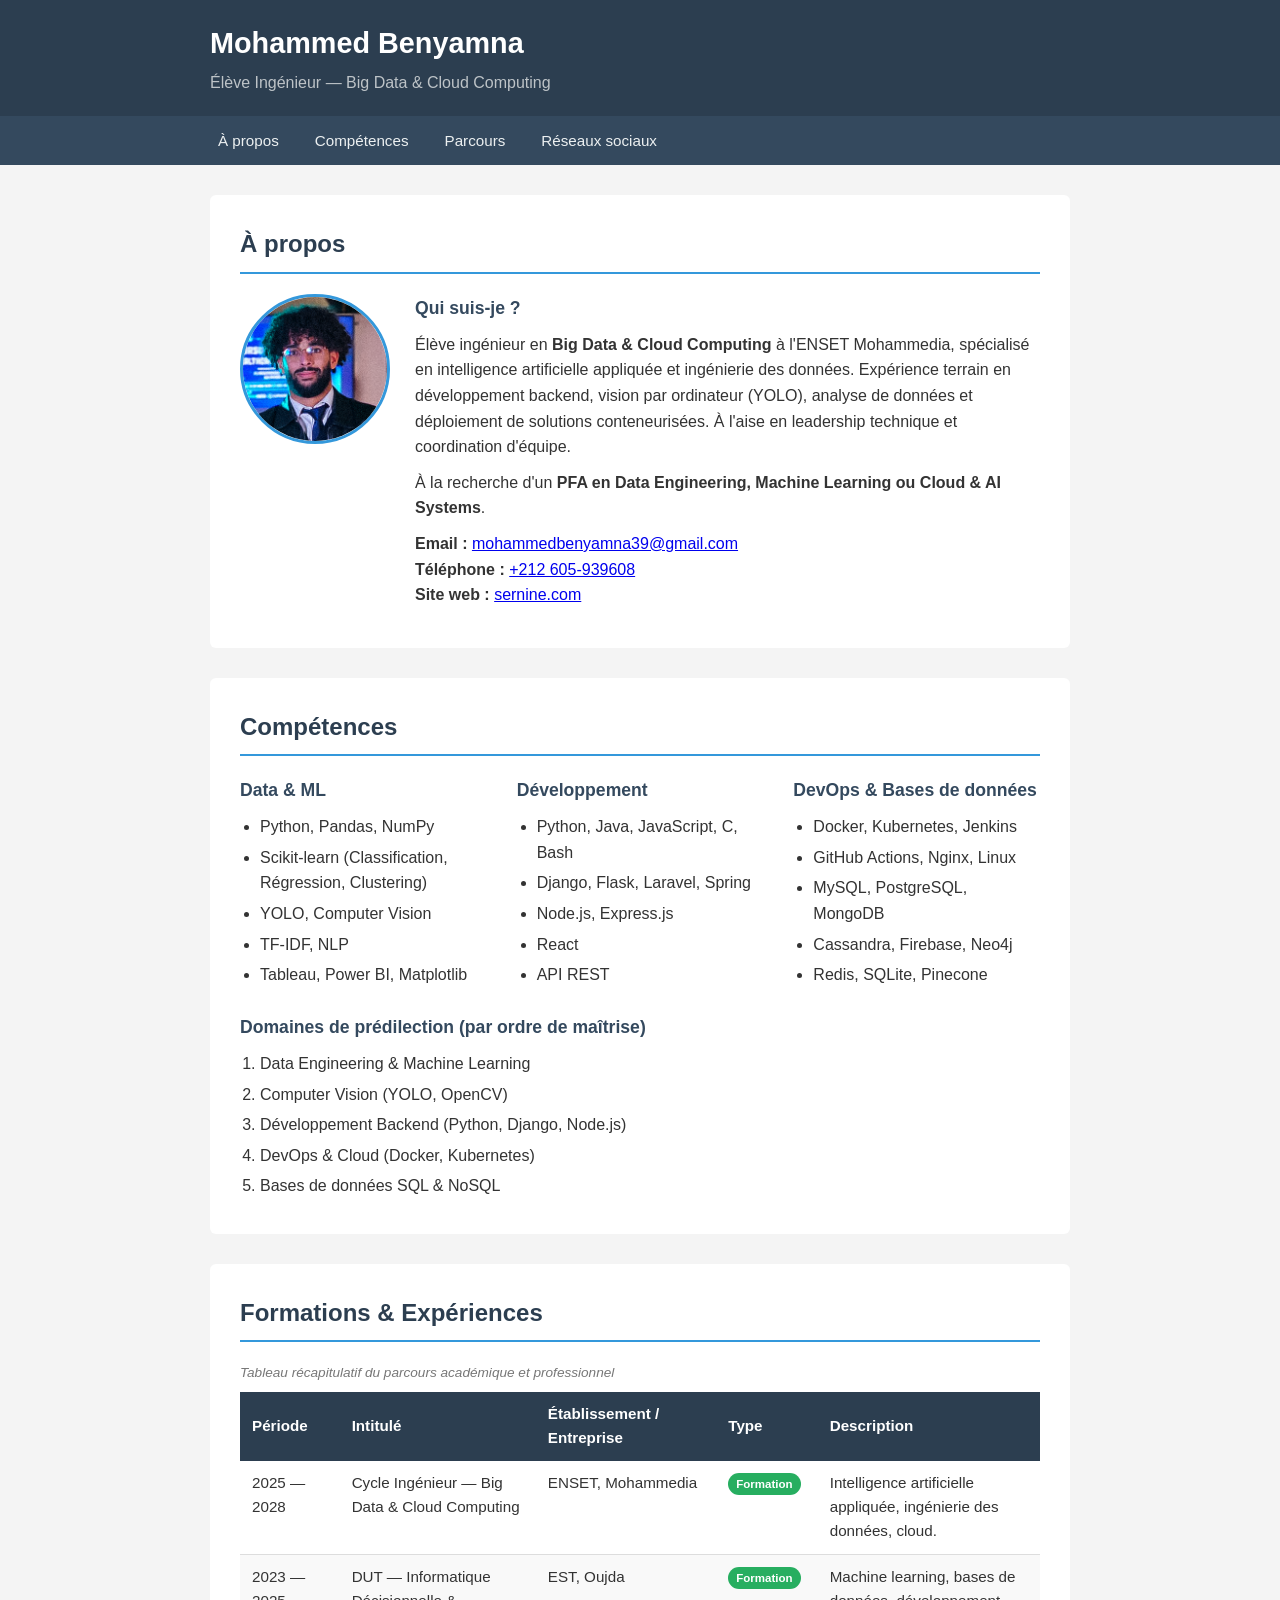
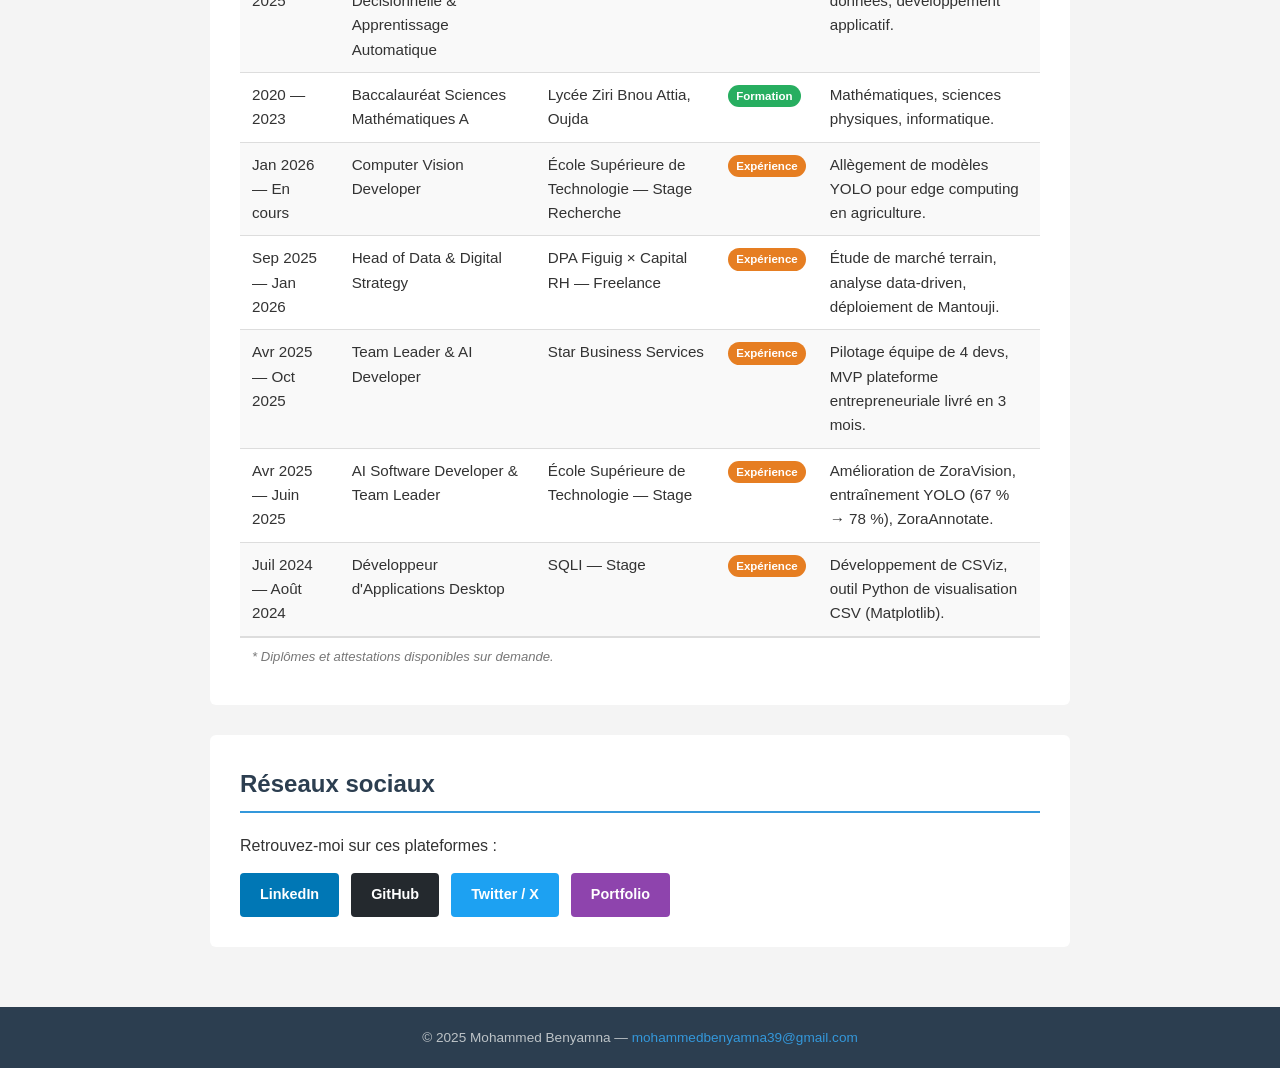
==== tp1/index.html @ 9d4cbc0b "first tp" ====
<!DOCTYPE html>
<html lang="fr">
<head>
  <meta charset="UTF-8" />
  <meta name="viewport" content="width=device-width, initial-scale=1.0" />
  <link rel="stylesheet" href="style.css">
  <title>CV - Mohammed Benyamna</title>
</head>
<body>

  <!-- ════════════════════════════ -->
  <!--           HEADER            -->
  <!-- ════════════════════════════ -->
  <header>
    <div class="container">
      <div>
        <h1>Mohammed Benyamna</h1>
        <p>Élève Ingénieur — Big Data &amp; Cloud Computing</p>
      </div>
    </div>
  </header>

  <!-- ════════════════════════════ -->
  <!--          NAVIGATION         -->
  <!-- ════════════════════════════ -->
  <nav aria-label="Navigation principale">
    <ul>
      <li><a href="#apropos">À propos</a></li>
      <li><a href="#competences">Compétences</a></li>
      <li><a href="#parcours">Parcours</a></li>
      <li><a href="#reseaux">Réseaux sociaux</a></li>
    </ul>
  </nav>

  <!-- ════════════════════════════ -->
  <!--             MAIN            -->
  <!-- ════════════════════════════ -->
  <main>
    <div class="container">

      <!-- ── Section À propos ── -->
      <section id="apropos">
        <h2>À propos</h2>
        <div class="apropos-contenu">
          <img
            src="photo.png"
            alt="Photo de profil de Mohammed Benyamna, élève ingénieur Big Data et Cloud Computing"
            width="150"
            height="150"
          />
          <div>
            <h3>Qui suis-je ?</h3>
            <p>
              Élève ingénieur en <strong>Big Data &amp; Cloud Computing</strong> à l'ENSET Mohammedia,
              spécialisé en intelligence artificielle appliquée et ingénierie des données.
              Expérience terrain en développement backend, vision par ordinateur (YOLO),
              analyse de données et déploiement de solutions conteneurisées.
              À l'aise en leadership technique et coordination d'équipe.
            </p>
            <p>
              À la recherche d'un <strong>PFA en Data Engineering, Machine Learning ou Cloud &amp; AI Systems</strong>.
            </p>
            <p>
              <strong>Email :</strong> <a href="mailto:mohammedbenyamna39@gmail.com">mohammedbenyamna39@gmail.com</a><br />
              <strong>Téléphone :</strong> <a href="tel:+212605939608">+212 605-939608</a><br />
              <strong>Site web :</strong> <a href="https://sernine.com" target="_blank" rel="noopener noreferrer">sernine.com</a>
            </p>
          </div>
        </div>
      </section>

      <!-- ── Section Compétences ── -->
      <section id="competences">
        <h2>Compétences</h2>

        <!-- ul : listes non ordonnées par catégorie -->
        <div class="competences-grille">

          <div class="groupe-competences">
            <h3>Data &amp; ML</h3>
            <ul>
              <li>Python, Pandas, NumPy</li>
              <li>Scikit-learn (Classification, Régression, Clustering)</li>
              <li>YOLO, Computer Vision</li>
              <li>TF-IDF, NLP</li>
              <li>Tableau, Power BI, Matplotlib</li>
            </ul>
          </div>

          <div class="groupe-competences">
            <h3>Développement</h3>
            <ul>
              <li>Python, Java, JavaScript, C, Bash</li>
              <li>Django, Flask, Laravel, Spring</li>
              <li>Node.js, Express.js</li>
              <li>React</li>
              <li>API REST</li>
            </ul>
          </div>

          <div class="groupe-competences">
            <h3>DevOps &amp; Bases de données</h3>
            <ul>
              <li>Docker, Kubernetes, Jenkins</li>
              <li>GitHub Actions, Nginx, Linux</li>
              <li>MySQL, PostgreSQL, MongoDB</li>
              <li>Cassandra, Firebase, Neo4j</li>
              <li>Redis, SQLite, Pinecone</li>
            </ul>
          </div>

        </div>

        <!-- ol : domaines par ordre de maîtrise -->
        <div class="outils" style="margin-top: 20px;">
          <h3>Domaines de prédilection (par ordre de maîtrise)</h3>
          <ol>
            <li>Data Engineering &amp; Machine Learning</li>
            <li>Computer Vision (YOLO, OpenCV)</li>
            <li>Développement Backend (Python, Django, Node.js)</li>
            <li>DevOps &amp; Cloud (Docker, Kubernetes)</li>
            <li>Bases de données SQL &amp; NoSQL</li>
          </ol>
        </div>

      </section>

      <!-- ── Section Parcours — Tableau ── -->
      <section id="parcours">
        <h2>Formations &amp; Expériences</h2>

        <div style="overflow-x: auto;">
          <table>
            <caption>Tableau récapitulatif du parcours académique et professionnel</caption>

            <thead>
              <tr>
                <th scope="col">Période</th>
                <th scope="col">Intitulé</th>
                <th scope="col">Établissement / Entreprise</th>
                <th scope="col">Type</th>
                <th scope="col">Description</th>
              </tr>
            </thead>

            <tbody>
              <tr>
                <td>2025 — 2028</td>
                <td>Cycle Ingénieur — Big Data &amp; Cloud Computing</td>
                <td>ENSET, Mohammedia</td>
                <td><span class="badge badge-formation">Formation</span></td>
                <td>Intelligence artificielle appliquée, ingénierie des données, cloud.</td>
              </tr>
              <tr>
                <td>2023 — 2025</td>
                <td>DUT — Informatique Décisionnelle &amp; Apprentissage Automatique</td>
                <td>EST, Oujda</td>
                <td><span class="badge badge-formation">Formation</span></td>
                <td>Machine learning, bases de données, développement applicatif.</td>
              </tr>
              <tr>
                <td>2020 — 2023</td>
                <td>Baccalauréat Sciences Mathématiques A</td>
                <td>Lycée Ziri Bnou Attia, Oujda</td>
                <td><span class="badge badge-formation">Formation</span></td>
                <td>Mathématiques, sciences physiques, informatique.</td>
              </tr>
              <tr>
                <td>Jan 2026 — En cours</td>
                <td>Computer Vision Developer</td>
                <td>École Supérieure de Technologie — Stage Recherche</td>
                <td><span class="badge badge-experience">Expérience</span></td>
                <td>Allègement de modèles YOLO pour edge computing en agriculture.</td>
              </tr>
              <tr>
                <td>Sep 2025 — Jan 2026</td>
                <td>Head of Data &amp; Digital Strategy</td>
                <td>DPA Figuig × Capital RH — Freelance</td>
                <td><span class="badge badge-experience">Expérience</span></td>
                <td>Étude de marché terrain, analyse data-driven, déploiement de Mantouji.</td>
              </tr>
              <tr>
                <td>Avr 2025 — Oct 2025</td>
                <td>Team Leader &amp; AI Developer</td>
                <td>Star Business Services</td>
                <td><span class="badge badge-experience">Expérience</span></td>
                <td>Pilotage équipe de 4 devs, MVP plateforme entrepreneuriale livré en 3 mois.</td>
              </tr>
              <tr>
                <td>Avr 2025 — Juin 2025</td>
                <td>AI Software Developer &amp; Team Leader</td>
                <td>École Supérieure de Technologie — Stage</td>
                <td><span class="badge badge-experience">Expérience</span></td>
                <td>Amélioration de ZoraVision, entraînement YOLO (67 % → 78 %), ZoraAnnotate.</td>
              </tr>
              <tr>
                <td>Juil 2024 — Août 2024</td>
                <td>Développeur d'Applications Desktop</td>
                <td>SQLI — Stage</td>
                <td><span class="badge badge-experience">Expérience</span></td>
                <td>Développement de CSViz, outil Python de visualisation CSV (Matplotlib).</td>
              </tr>
            </tbody>

            <tfoot>
              <tr>
                <td colspan="5">* Diplômes et attestations disponibles sur demande.</td>
              </tr>
            </tfoot>

          </table>
        </div>
      </section>

      <!-- ── Section Réseaux sociaux ── -->
      <section id="reseaux">
        <h2>Réseaux sociaux</h2>
        <p style="margin-bottom: 15px;">Retrouvez-moi sur ces plateformes :</p>

        <ul class="reseaux-liste">
          <li>
            <a href="https://linkedin.com/in/mohammed-benyamna"
               target="_blank"
               rel="noopener noreferrer"
               class="lien-linkedin">
              LinkedIn
            </a>
          </li>
          <li>
            <a href="https://github.com/iamsernine"
               target="_blank"
               rel="noopener noreferrer"
               class="lien-github">
              GitHub
            </a>
          </li>
          <li>
            <a href="https://twitter.com/iamsernine"
               target="_blank"
               rel="noopener noreferrer"
               class="lien-twitter">
              Twitter / X
            </a>
          </li>
          <li>
            <a href="https://sernine.com"
               target="_blank"
               rel="noopener noreferrer"
               class="lien-portfolio">
              Portfolio
            </a>
          </li>
        </ul>
      </section>

    </div>
  </main>

  <!-- ════════════════════════════ -->
  <!--            FOOTER           -->
  <!-- ════════════════════════════ -->
  <footer>
    <p>
      &copy; 2025 Mohammed Benyamna —
      <a href="mailto:mohammedbenyamna39@gmail.com">mohammedbenyamna39@gmail.com</a>
    </p>
  </footer>

</body>
</html>
---- tp1/style.css ----
* {
      margin: 0;
      padding: 0;
      box-sizing: border-box;
    }

    body {
      font-family: Arial, sans-serif;
      font-size: 16px;
      line-height: 1.6;
      color: #333;
      background-color: #f4f4f4;
    }

    .container {
      max-width: 900px;
      margin: 0 auto;
      padding: 0 20px;
    }

    /* ── HEADER ── */
    header {
      background-color: #2c3e50;
      color: #fff;
      padding: 20px 0;
    }

    header .container {
      display: flex;
      justify-content: space-between;
      align-items: center;
    }

    header h1 {
      font-size: 1.8rem;
    }

    header p {
      font-size: 1rem;
      color: #bdc3c7;
      margin-top: 4px;
    }

    /* ── NAVIGATION ── */
    nav {
      background-color: #34495e;
      padding: 12px 0;
    }

    nav ul {
      list-style: none;
      display: flex;
      gap: 20px;
      flex-wrap: wrap;
      max-width: 900px;
      margin: 0 auto;
      padding: 0 20px;
    }

    nav ul li a {
      color: #ecf0f1;
      text-decoration: none;
      font-size: 0.95rem;
      padding: 4px 8px;
      border-radius: 4px;
      transition: background-color 0.2s;
    }

    nav ul li a:hover {
      background-color: #2c3e50;
    }

    /* ── MAIN ── */
    main {
      padding: 30px 0;
    }

    section {
      background-color: #fff;
      border-radius: 6px;
      padding: 30px;
      margin-bottom: 30px;
    }

    section h2 {
      font-size: 1.5rem;
      color: #2c3e50;
      border-bottom: 2px solid #3498db;
      padding-bottom: 8px;
      margin-bottom: 20px;
    }

    section h3 {
      font-size: 1.1rem;
      color: #34495e;
      margin-bottom: 10px;
    }

    /* ── SECTION À PROPOS ── */
    .apropos-contenu {
      display: flex;
      gap: 25px;
      align-items: flex-start;
    }

    .apropos-contenu img {
      width: 150px;
      height: 150px;
      border-radius: 50%;
      object-fit: cover;
      border: 3px solid #3498db;
      flex-shrink: 0;
    }

    .apropos-contenu p {
      margin-bottom: 10px;
    }

    /* ── SECTION COMPÉTENCES ── */
    .competences-grille {
      display: flex;
      gap: 30px;
      flex-wrap: wrap;
    }

    .groupe-competences {
      flex: 1;
      min-width: 200px;
    }

    .groupe-competences ul {
      list-style: disc;
      padding-left: 20px;
    }

    .groupe-competences ul li {
      margin-bottom: 5px;
    }

    .outils ol {
      padding-left: 20px;
    }

    .outils ol li {
      margin-bottom: 5px;
    }

    /* ── TABLEAU ── */
    table {
      width: 100%;
      border-collapse: collapse;
      font-size: 0.95rem;
    }

    caption {
      font-size: 0.85rem;
      color: #777;
      text-align: left;
      padding-bottom: 8px;
      font-style: italic;
    }

    thead {
      background-color: #2c3e50;
      color: #fff;
    }

    thead th {
      padding: 10px 12px;
      text-align: left;
      font-weight: bold;
    }

    tbody tr:nth-child(even) {
      background-color: #f9f9f9;
    }

    tbody tr:hover {
      background-color: #eaf4fb;
    }

    tbody td {
      padding: 10px 12px;
      border-bottom: 1px solid #ddd;
      vertical-align: top;
    }

    tfoot td {
      padding: 8px 12px;
      font-size: 0.82rem;
      color: #777;
      font-style: italic;
      border-top: 2px solid #ddd;
    }

    .badge {
      display: inline-block;
      font-size: 0.72rem;
      padding: 2px 8px;
      border-radius: 20px;
      color: #fff;
      font-weight: bold;
    }
    .badge-formation  { background-color: #27ae60; }
    .badge-experience { background-color: #e67e22; }

    /* ── RÉSEAUX SOCIAUX ── */
    .reseaux-liste {
      list-style: none;
      display: flex;
      flex-wrap: wrap;
      gap: 12px;
    }

    .reseaux-liste li a {
      display: inline-block;
      padding: 10px 20px;
      border-radius: 4px;
      color: #fff;
      text-decoration: none;
      font-size: 0.9rem;
      font-weight: bold;
      transition: opacity 0.2s;
    }

    .reseaux-liste li a:hover {
      opacity: 0.85;
    }

    .lien-linkedin  { background-color: #0077b5; }
    .lien-github    { background-color: #24292e; }
    .lien-twitter   { background-color: #1da1f2; }
    .lien-portfolio { background-color: #8e44ad; }

    /* ── FOOTER ── */
    footer {
      background-color: #2c3e50;
      color: #bdc3c7;
      text-align: center;
      padding: 20px;
      font-size: 0.85rem;
    }

    footer a {
      color: #3498db;
      text-decoration: none;
    }

    footer a:hover {
      text-decoration: underline;
    }
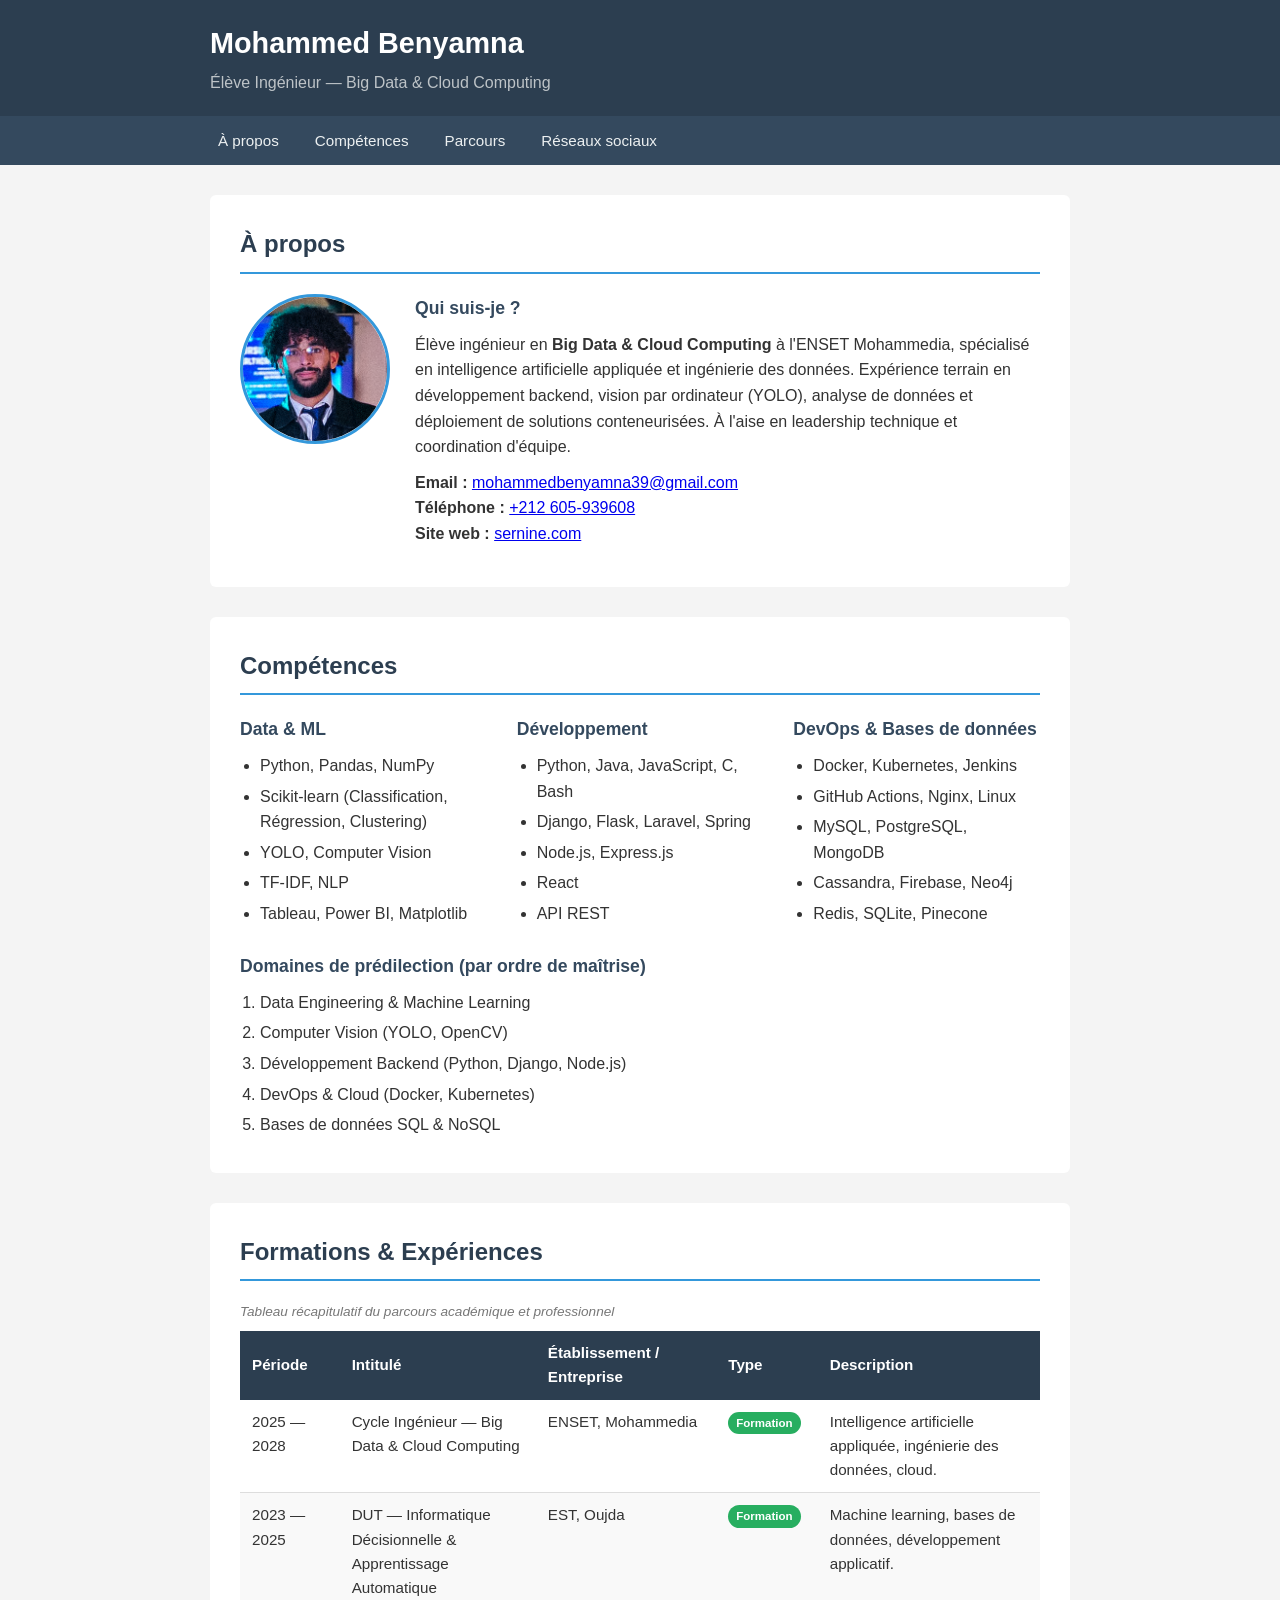
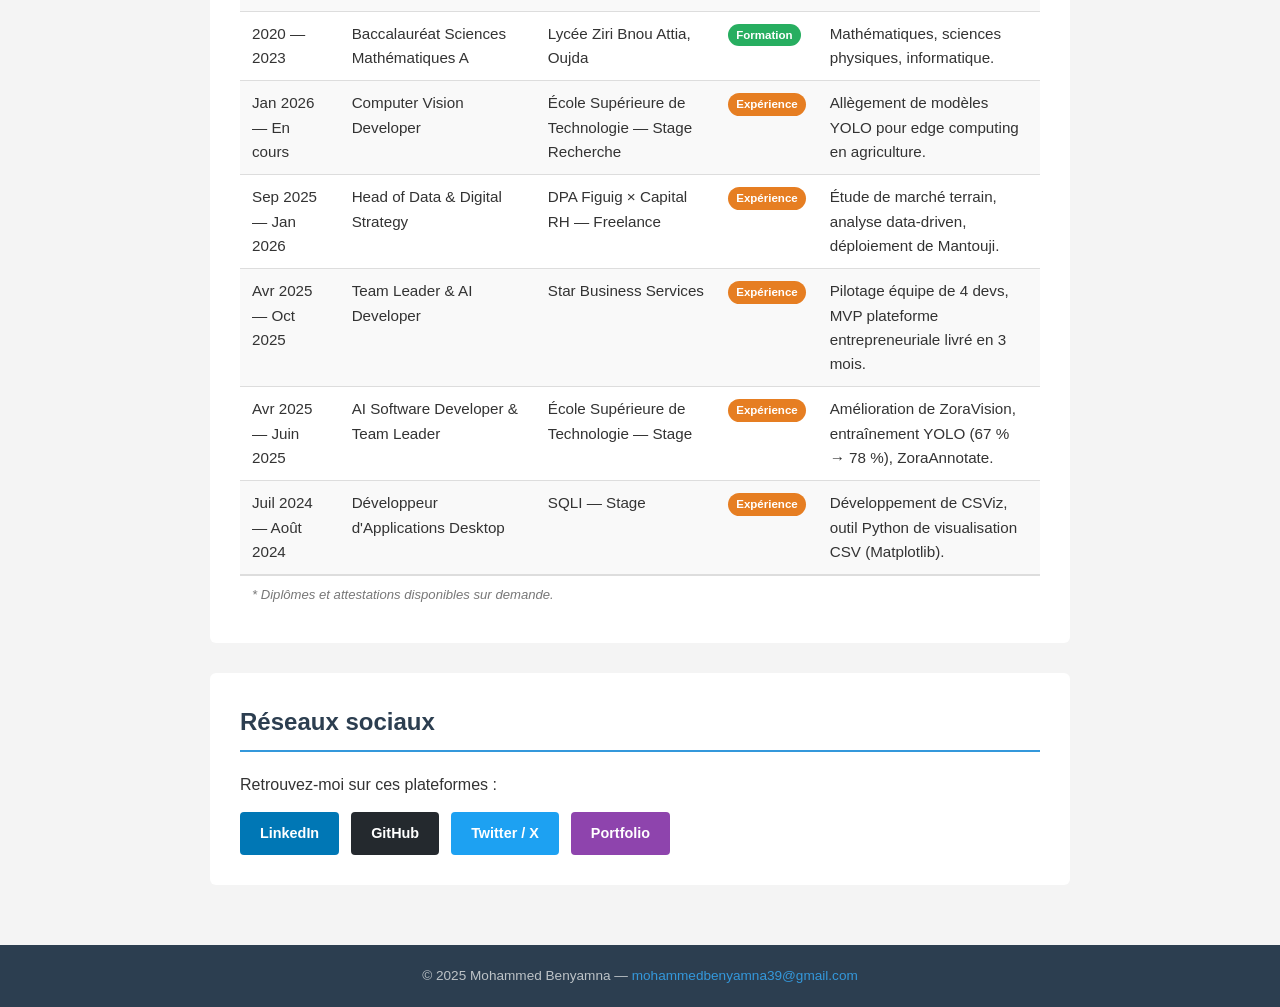
==== commit 9d3f3811: "tp 2 done" ====
--- a/tp1/index.html
+++ b/tp1/index.html
@@ -58,9 +58,6 @@
               À l'aise en leadership technique et coordination d'équipe.
             </p>
             <p>
-              À la recherche d'un <strong>PFA en Data Engineering, Machine Learning ou Cloud &amp; AI Systems</strong>.
-            </p>
-            <p>
               <strong>Email :</strong> <a href="mailto:mohammedbenyamna39@gmail.com">mohammedbenyamna39@gmail.com</a><br />
               <strong>Téléphone :</strong> <a href="tel:+212605939608">+212 605-939608</a><br />
               <strong>Site web :</strong> <a href="https://sernine.com" target="_blank" rel="noopener noreferrer">sernine.com</a>
